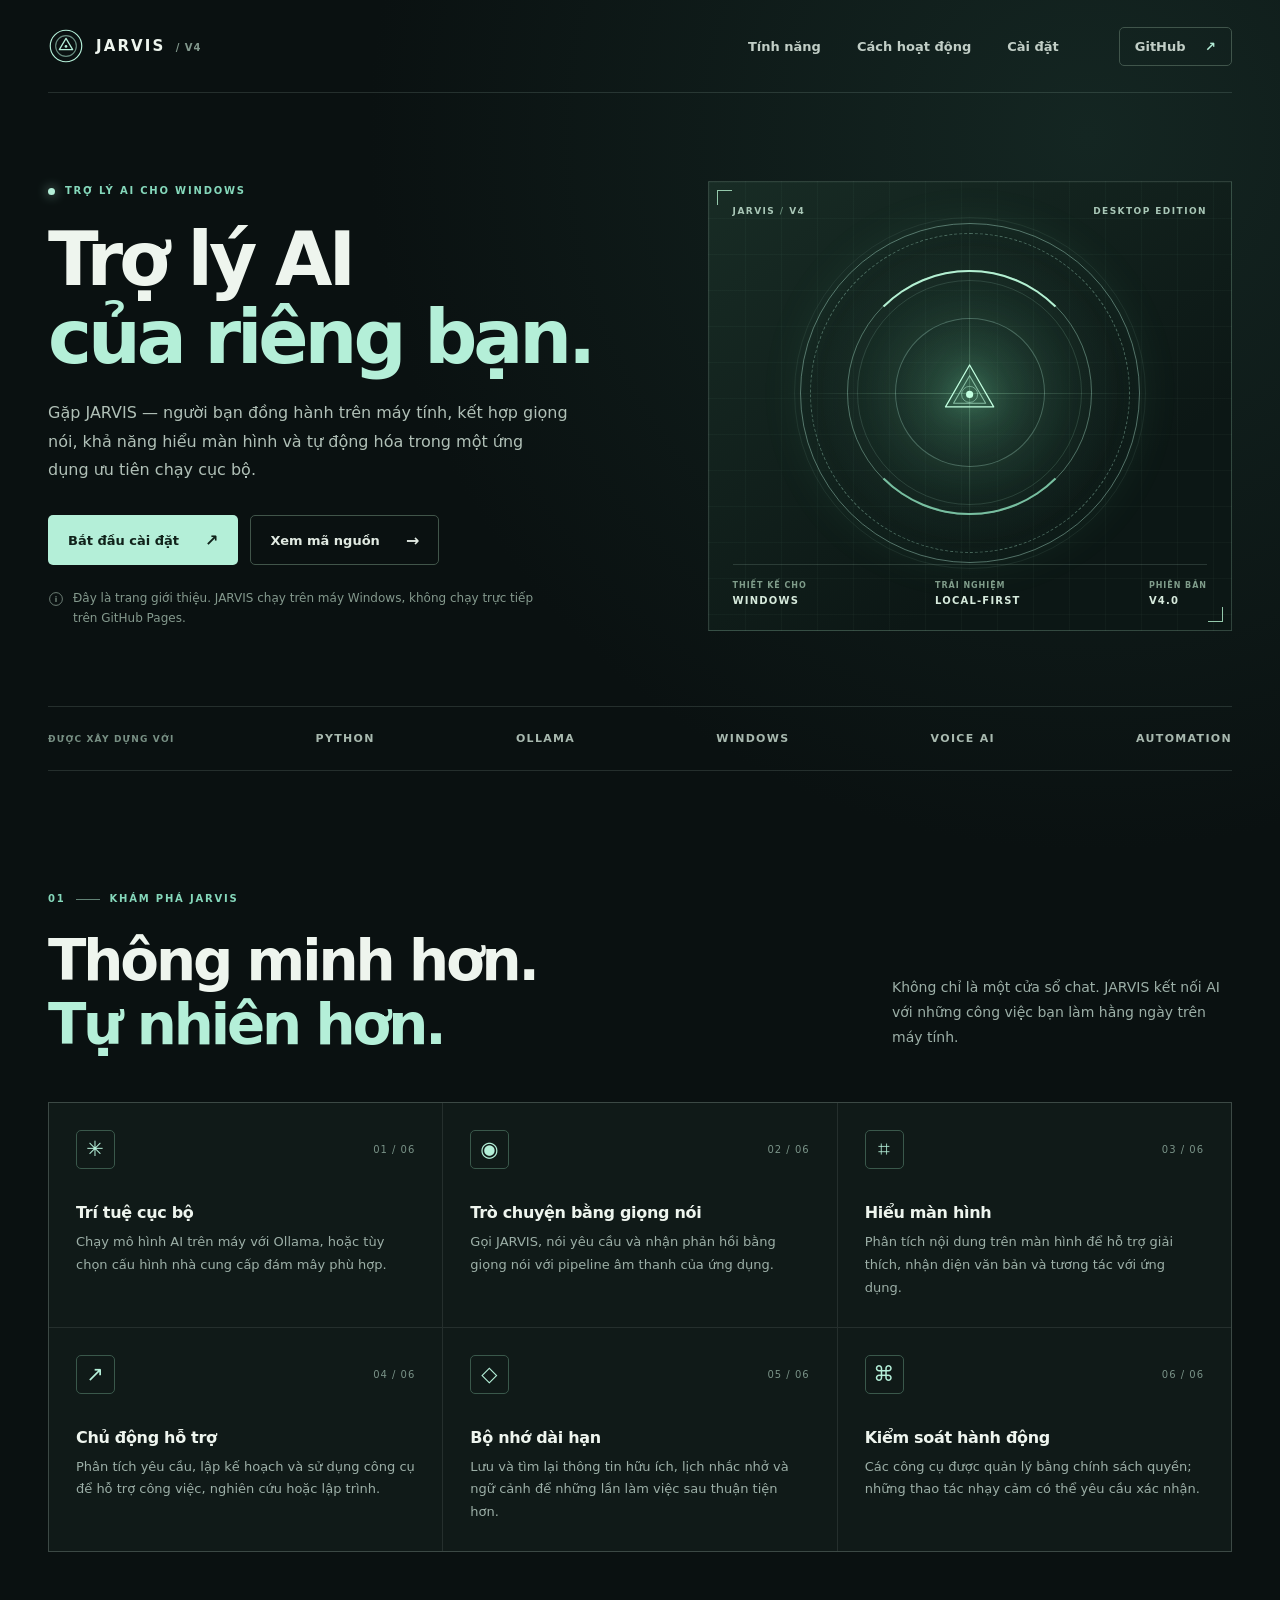
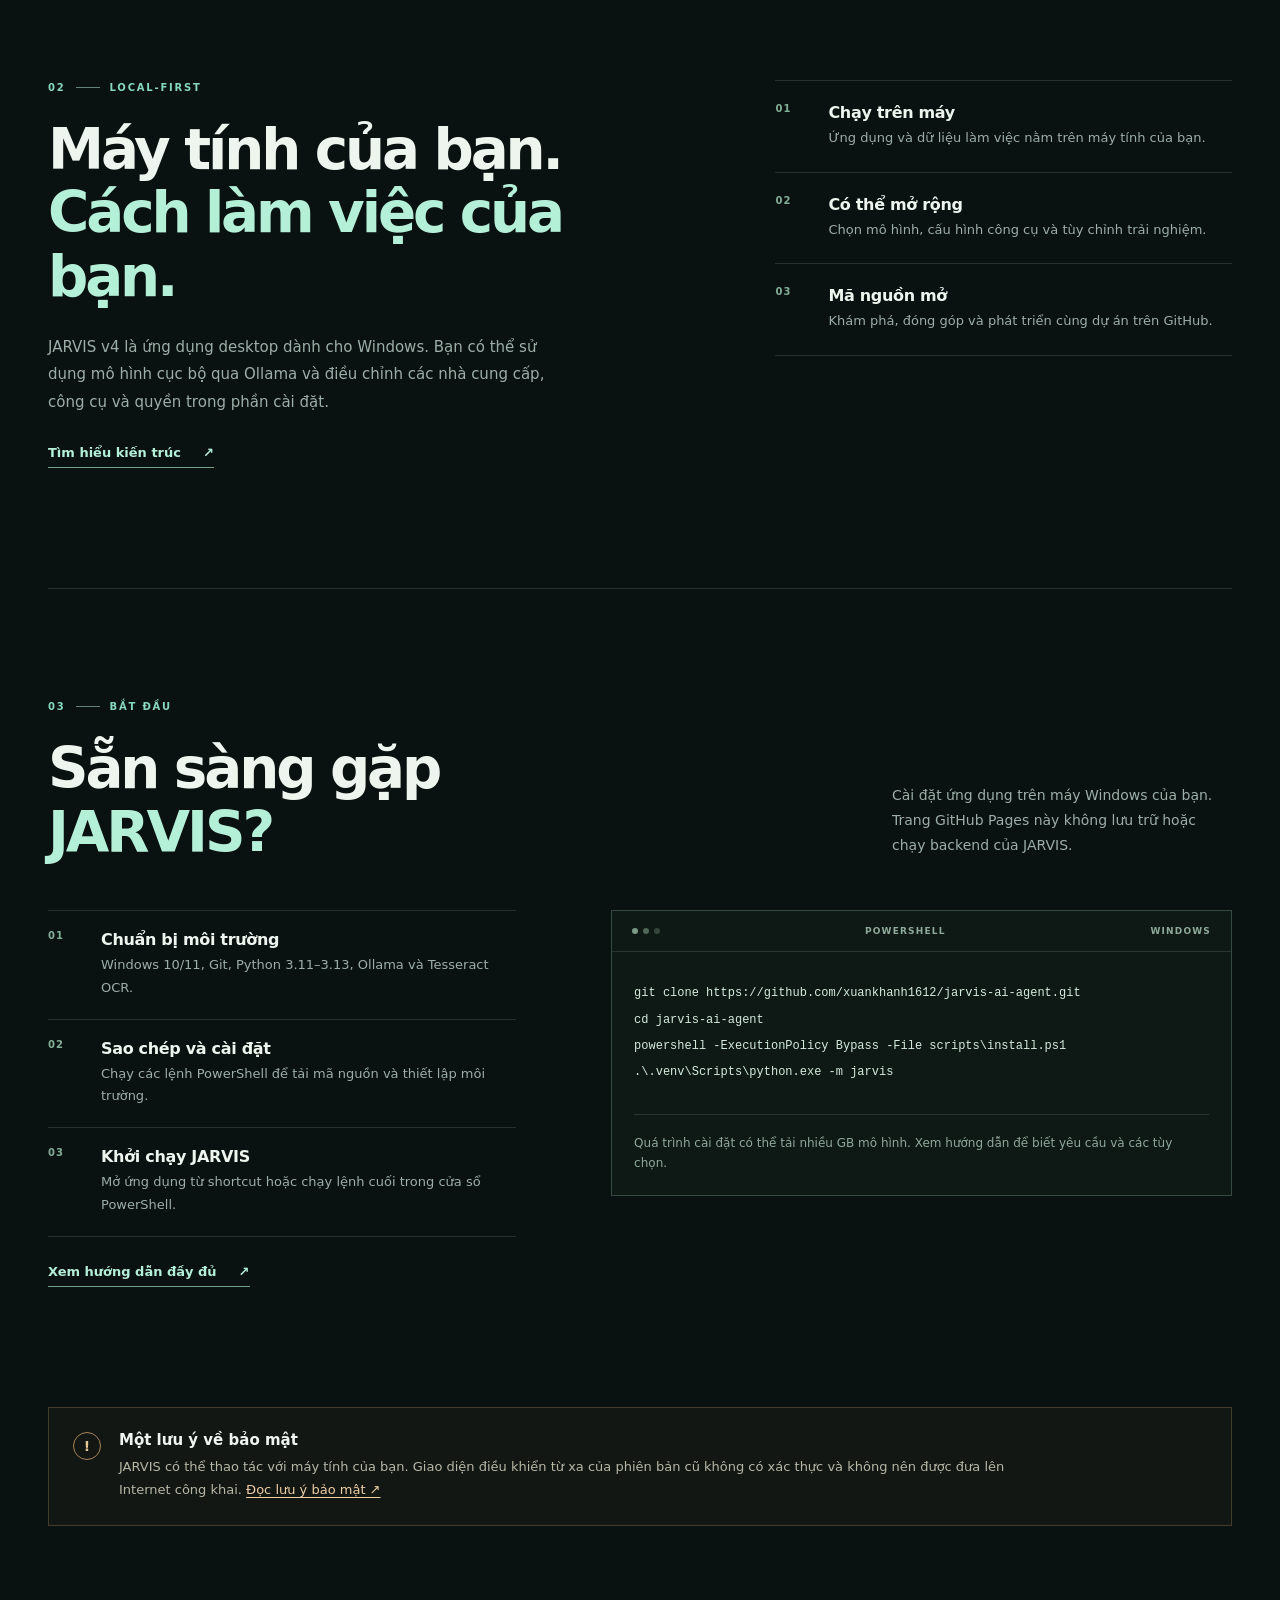
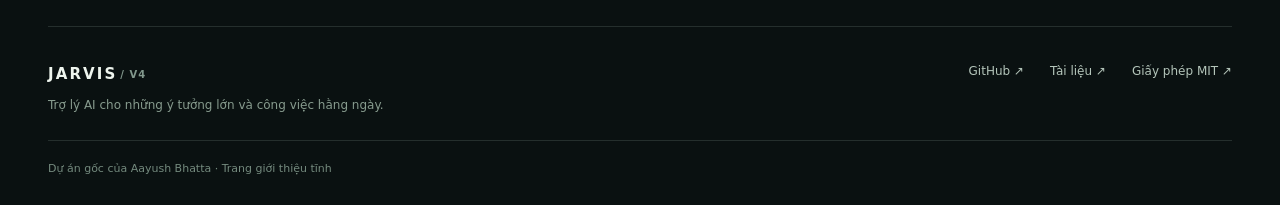
==== pages/index.html @ b4970635 "Add JARVIS GitHub Pages site and deployment Co-authored-by: arena-agent <297053741+arena-agent@users" ====
<!DOCTYPE html>
<html lang="vi">
<head>
  <meta charset="utf-8">
  <meta name="viewport" content="width=device-width, initial-scale=1">
  <meta name="theme-color" content="#0a1111">
  <meta name="description" content="JARVIS là trợ lý AI cho Windows, kết hợp giọng nói, hiểu màn hình và tự động hóa với mô hình AI có thể chạy cục bộ.">
  <meta property="og:type" content="website">
  <meta property="og:title" content="JARVIS — Trợ lý AI của riêng bạn">
  <meta property="og:description" content="Khám phá JARVIS: trợ lý AI ưu tiên chạy cục bộ trên Windows.">
  <title>JARVIS — Trợ lý AI của riêng bạn</title>
  <link rel="icon" type="image/svg+xml" href="./favicon.svg">
  <link rel="stylesheet" href="./styles.css">
</head>
<body>
  <a class="skip-link" href="#noi-dung">Chuyển đến nội dung</a>

  <div class="site-shell">
    <header class="site-header">
      <a class="brand" href="#dau-trang" aria-label="JARVIS / V4 — về đầu trang">
        <svg class="brand-mark" viewBox="0 0 40 40" fill="none" aria-hidden="true">
          <circle cx="20" cy="20" r="17.5" stroke="currentColor" stroke-width="1.3"/>
          <circle cx="20" cy="20" r="11.5" stroke="currentColor" stroke-width="1.3" opacity=".55"/>
          <path d="M20 11.5 27.4 24h-14.8L20 11.5Z" stroke="currentColor" stroke-width="1.4" stroke-linejoin="round"/>
          <circle cx="20" cy="20.5" r="1.5" fill="currentColor"/>
        </svg>
        <span class="brand-name">JARVIS <span class="brand-version">/ V4</span></span>
      </a>

      <nav class="header-nav" aria-label="Điều hướng chính">
        <a href="#tinh-nang">Tính năng</a>
        <a href="#cach-hoat-dong">Cách hoạt động</a>
        <a href="#cai-dat">Cài đặt</a>
      </nav>

      <a class="header-link" href="https://github.com/xuankhanh1612/jarvis-ai-agent">
        GitHub <span aria-hidden="true">↗</span>
      </a>
    </header>

    <main id="noi-dung">
      <section class="hero" id="dau-trang" aria-labelledby="hero-title">
        <div class="hero-copy">
          <p class="eyebrow"><span class="status-dot" aria-hidden="true"></span> TRỢ LÝ AI CHO WINDOWS</p>
          <h1 id="hero-title">Trợ lý AI<br><span>của riêng bạn.</span></h1>
          <p class="hero-description">Gặp JARVIS — người bạn đồng hành trên máy tính, kết hợp giọng nói, khả năng hiểu màn hình và tự động hóa trong một ứng dụng ưu tiên chạy cục bộ.</p>
          <div class="hero-actions">
            <a class="button button-primary" href="#cai-dat">Bắt đầu cài đặt <span aria-hidden="true">↗</span></a>
            <a class="button button-secondary" href="https://github.com/xuankhanh1612/jarvis-ai-agent">Xem mã nguồn <span aria-hidden="true">→</span></a>
          </div>
          <p class="hero-note">
            <svg viewBox="0 0 20 20" fill="none" aria-hidden="true"><circle cx="10" cy="10" r="8" stroke="currentColor"/><path d="M10 9v4m0-6h.01" stroke="currentColor" stroke-width="1.5" stroke-linecap="round"/></svg>
            Đây là trang giới thiệu. JARVIS chạy trên máy Windows, không chạy trực tiếp trên GitHub Pages.
          </p>
        </div>

        <div class="reactor-panel" role="img" aria-label="Hình minh họa trừu tượng cho JARVIS">
          <div class="panel-topline"><span>JARVIS <span class="panel-slash">/</span> V4</span><span>DESKTOP EDITION</span></div>
          <div class="reactor" aria-hidden="true">
            <div class="reactor-ring ring-outer"></div>
            <div class="reactor-ring ring-middle"></div>
            <div class="reactor-ring ring-inner"></div>
            <div class="reactor-cross cross-one"></div>
            <div class="reactor-cross cross-two"></div>
            <div class="reactor-core">
              <svg viewBox="0 0 100 100" fill="none">
                <path d="M50 19 77 66H23L50 19Z" stroke="currentColor" stroke-width="1.4" stroke-linejoin="round"/>
                <path d="M50 31 68 62H32L50 31Z" stroke="currentColor" stroke-width="1.2" opacity=".6" stroke-linejoin="round"/>
                <circle cx="50" cy="52" r="4" fill="currentColor"/>
                <circle cx="50" cy="52" r="9" stroke="currentColor" opacity=".5"/>
              </svg>
            </div>
          </div>
          <div class="panel-bottomline">
            <div><span>THIẾT KẾ CHO</span><strong>WINDOWS</strong></div>
            <div><span>TRẢI NGHIỆM</span><strong>LOCAL-FIRST</strong></div>
            <div><span>PHIÊN BẢN</span><strong>V4.0</strong></div>
          </div>
        </div>
      </section>

      <div class="tech-strip" role="group" aria-label="Công nghệ và khả năng">
        <span>ĐƯỢC XÂY DỰNG VỚI</span>
        <strong>PYTHON</strong><strong>OLLAMA</strong><strong>WINDOWS</strong><strong>VOICE AI</strong><strong>AUTOMATION</strong>
      </div>

      <section class="section features-section" id="tinh-nang" aria-labelledby="features-title">
        <div class="section-heading">
          <div>
            <p class="eyebrow">01 <span class="eyebrow-line" aria-hidden="true"></span> KHÁM PHÁ JARVIS</p>
            <h2 id="features-title">Thông minh hơn.<br><span>Tự nhiên hơn.</span></h2>
          </div>
          <p>Không chỉ là một cửa sổ chat. JARVIS kết nối AI với những công việc bạn làm hằng ngày trên máy tính.</p>
        </div>

        <div class="feature-grid">
          <article class="feature-card">
            <div class="feature-top"><span class="feature-icon" aria-hidden="true">✳</span><span>01 / 06</span></div>
            <h3>Trí tuệ cục bộ</h3>
            <p>Chạy mô hình AI trên máy với Ollama, hoặc tùy chọn cấu hình nhà cung cấp đám mây phù hợp.</p>
          </article>
          <article class="feature-card">
            <div class="feature-top"><span class="feature-icon" aria-hidden="true">◉</span><span>02 / 06</span></div>
            <h3>Trò chuyện bằng giọng nói</h3>
            <p>Gọi JARVIS, nói yêu cầu và nhận phản hồi bằng giọng nói với pipeline âm thanh của ứng dụng.</p>
          </article>
          <article class="feature-card">
            <div class="feature-top"><span class="feature-icon" aria-hidden="true">⌗</span><span>03 / 06</span></div>
            <h3>Hiểu màn hình</h3>
            <p>Phân tích nội dung trên màn hình để hỗ trợ giải thích, nhận diện văn bản và tương tác với ứng dụng.</p>
          </article>
          <article class="feature-card">
            <div class="feature-top"><span class="feature-icon" aria-hidden="true">↗</span><span>04 / 06</span></div>
            <h3>Chủ động hỗ trợ</h3>
            <p>Phân tích yêu cầu, lập kế hoạch và sử dụng công cụ để hỗ trợ công việc, nghiên cứu hoặc lập trình.</p>
          </article>
          <article class="feature-card">
            <div class="feature-top"><span class="feature-icon" aria-hidden="true">◇</span><span>05 / 06</span></div>
            <h3>Bộ nhớ dài hạn</h3>
            <p>Lưu và tìm lại thông tin hữu ích, lịch nhắc nhở và ngữ cảnh để những lần làm việc sau thuận tiện hơn.</p>
          </article>
          <article class="feature-card">
            <div class="feature-top"><span class="feature-icon" aria-hidden="true">⌘</span><span>06 / 06</span></div>
            <h3>Kiểm soát hành động</h3>
            <p>Các công cụ được quản lý bằng chính sách quyền; những thao tác nhạy cảm có thể yêu cầu xác nhận.</p>
          </article>
        </div>
      </section>

      <section class="section approach-section" id="cach-hoat-dong" aria-labelledby="approach-title">
        <div class="approach-copy">
          <p class="eyebrow">02 <span class="eyebrow-line" aria-hidden="true"></span> LOCAL-FIRST</p>
          <h2 id="approach-title">Máy tính của bạn.<br><span>Cách làm việc của bạn.</span></h2>
          <p>JARVIS v4 là ứng dụng desktop dành cho Windows. Bạn có thể sử dụng mô hình cục bộ qua Ollama và điều chỉnh các nhà cung cấp, công cụ và quyền trong phần cài đặt.</p>
          <a class="text-link" href="https://github.com/xuankhanh1612/jarvis-ai-agent/blob/main/docs/JARVIS_V4.md">Tìm hiểu kiến trúc <span aria-hidden="true">↗</span></a>
        </div>
        <div class="principles" role="group" aria-label="Điểm nổi bật">
          <div class="principle"><span>01</span><div><h3>Chạy trên máy</h3><p>Ứng dụng và dữ liệu làm việc nằm trên máy tính của bạn.</p></div></div>
          <div class="principle"><span>02</span><div><h3>Có thể mở rộng</h3><p>Chọn mô hình, cấu hình công cụ và tùy chỉnh trải nghiệm.</p></div></div>
          <div class="principle"><span>03</span><div><h3>Mã nguồn mở</h3><p>Khám phá, đóng góp và phát triển cùng dự án trên GitHub.</p></div></div>
        </div>
      </section>

      <section class="section install-section" id="cai-dat" aria-labelledby="install-title">
        <div class="section-heading install-heading">
          <div>
            <p class="eyebrow">03 <span class="eyebrow-line" aria-hidden="true"></span> BẮT ĐẦU</p>
            <h2 id="install-title">Sẵn sàng gặp<br><span>JARVIS?</span></h2>
          </div>
          <p>Cài đặt ứng dụng trên máy Windows của bạn. Trang GitHub Pages này không lưu trữ hoặc chạy backend của JARVIS.</p>
        </div>
        <div class="install-grid">
          <div class="install-steps">
            <div class="install-step"><span>01</span><div><h3>Chuẩn bị môi trường</h3><p>Windows 10/11, Git, Python 3.11–3.13, Ollama và Tesseract OCR.</p></div></div>
            <div class="install-step"><span>02</span><div><h3>Sao chép và cài đặt</h3><p>Chạy các lệnh PowerShell để tải mã nguồn và thiết lập môi trường.</p></div></div>
            <div class="install-step"><span>03</span><div><h3>Khởi chạy JARVIS</h3><p>Mở ứng dụng từ shortcut hoặc chạy lệnh cuối trong cửa sổ PowerShell.</p></div></div>
            <a class="text-link" href="https://github.com/xuankhanh1612/jarvis-ai-agent/blob/main/docs/JARVIS_V4.md">Xem hướng dẫn đầy đủ <span aria-hidden="true">↗</span></a>
          </div>
          <div class="terminal" role="group" aria-label="Các lệnh cài đặt JARVIS bằng PowerShell">
            <div class="terminal-bar"><span class="terminal-dots" aria-hidden="true"><i></i><i></i><i></i></span><span>POWERSHELL</span><span>WINDOWS</span></div>
            <pre tabindex="0"><code>git clone https://github.com/xuankhanh1612/jarvis-ai-agent.git
cd jarvis-ai-agent
powershell -ExecutionPolicy Bypass -File scripts\install.ps1
.\.venv\Scripts\python.exe -m jarvis</code></pre>
            <p>Quá trình cài đặt có thể tải nhiều GB mô hình. Xem hướng dẫn để biết yêu cầu và các tùy chọn.</p>
          </div>
        </div>
      </section>

      <aside class="security-note" aria-labelledby="security-title">
        <span class="security-icon" aria-hidden="true">!</span>
        <div><h2 id="security-title">Một lưu ý về bảo mật</h2><p>JARVIS có thể thao tác với máy tính của bạn. Giao diện điều khiển từ xa của phiên bản cũ không có xác thực và không nên được đưa lên Internet công khai. <a href="https://github.com/xuankhanh1612/jarvis-ai-agent/blob/main/docs/JARVIS_V4.md#6-security-model">Đọc lưu ý bảo mật ↗</a></p></div>
      </aside>
    </main>

    <footer class="site-footer">
      <div><a class="footer-brand" href="#dau-trang">JARVIS <span>/ V4</span></a><p>Trợ lý AI cho những ý tưởng lớn và công việc hằng ngày.</p></div>
      <div class="footer-links"><a href="https://github.com/xuankhanh1612/jarvis-ai-agent">GitHub ↗</a><a href="https://github.com/xuankhanh1612/jarvis-ai-agent/blob/main/docs/JARVIS_V4.md">Tài liệu ↗</a><a href="https://github.com/xuankhanh1612/jarvis-ai-agent/blob/main/LICENSE">Giấy phép MIT ↗</a></div>
      <p class="footer-credit">Dự án gốc của Aayush Bhatta · Trang giới thiệu tĩnh</p>
    </footer>
  </div>
</body>
</html>
---- pages/styles.css ----
:root {
  color-scheme: dark;
  --background: #0a1111;
  --surface: #111b1a;
  --surface-raised: #162320;
  --text: #eef5ee;
  --muted: #9cafa7;
  --accent: #b4efd8;
  --accent-strong: #85d8bb;
  --line: rgba(186, 222, 205, 0.15);
}

* { box-sizing: border-box; }
html { scroll-behavior: smooth; }
body {
  margin: 0;
  background: radial-gradient(ellipse 75% 28% at 85% 4%, #142622 0%, transparent 75%), var(--background);
  color: var(--text);
  font-family: Inter, "Segoe UI", system-ui, -apple-system, sans-serif;
  -webkit-font-smoothing: antialiased;
}
a { color: inherit; }
a:focus-visible { outline: 2px solid var(--accent); outline-offset: 5px; }
.skip-link {
  position: fixed;
  z-index: 20;
  top: 12px;
  left: 12px;
  transform: translateY(-160%);
  padding: 10px 14px;
  background: var(--accent);
  color: #0a1612;
  border-radius: 5px;
}
.skip-link:focus { transform: translateY(0); }
.site-shell { width: min(100% - 96px, 1240px); margin: 0 auto; }

.site-header {
  min-height: 93px;
  display: flex;
  align-items: center;
  justify-content: space-between;
  gap: 24px;
  border-bottom: 1px solid var(--line);
}
.brand, .footer-brand { display: inline-flex; align-items: center; text-decoration: none; }
.brand { gap: 12px; flex-shrink: 0; }
.brand-mark { width: 36px; height: 36px; color: var(--accent); }
.brand-name, .footer-brand { font-size: 15px; font-weight: 760; letter-spacing: .14em; }
.brand-version, .footer-brand span { margin-left: 3px; color: #82988d; font-size: 10px; font-weight: 600; letter-spacing: .1em; }
.header-nav { display: flex; align-items: center; gap: 36px; margin-left: auto; margin-right: 36px; }
.header-nav a, .header-link { color: #c1cec6; font-size: 13px; font-weight: 550; text-decoration: none; }
.header-nav a:hover, .footer-links a:hover { color: var(--accent); }
.header-link { padding: 11px 15px; border: 1px solid #40554b; border-radius: 5px; white-space: nowrap; }
.header-link:hover { border-color: var(--accent); color: var(--accent); }
.header-link span { margin-left: 15px; color: var(--accent); }

.hero {
  display: grid;
  grid-template-columns: minmax(0, 1fr) minmax(0, .92fr);
  align-items: center;
  gap: clamp(44px, 7vw, 96px);
  padding: 88px 0 75px;
}
.eyebrow {
  display: flex;
  align-items: center;
  gap: 10px;
  margin: 0 0 22px;
  color: var(--accent-strong);
  font-size: 10px;
  font-weight: 700;
  letter-spacing: .18em;
  line-height: 1.6;
}
.status-dot { width: 7px; height: 7px; border-radius: 50%; background: var(--accent); box-shadow: 0 0 12px rgba(180, 239, 216, .75); }
.eyebrow-line { width: 24px; height: 1px; background: #628376; }
h1, h2, h3, p { margin-top: 0; }
h1, h2 { font-weight: 590; letter-spacing: -.055em; }
h1 { margin-bottom: 23px; font-size: clamp(48px, 5.8vw, 80px); line-height: 1.04; }
h1 span, h2 span { color: var(--accent); }
.hero-description { max-width: 520px; margin-bottom: 30px; color: #b0c0b7; font-size: 16px; line-height: 1.8; }
.hero-actions { display: flex; flex-wrap: wrap; gap: 12px; }
.button { display: inline-flex; align-items: center; justify-content: space-between; gap: 26px; min-height: 50px; padding: 0 19px; border: 1px solid transparent; border-radius: 5px; font-size: 13px; font-weight: 700; text-decoration: none; transition: background .2s, border-color .2s, color .2s; }
.button-primary { background: var(--accent); color: #10221a; }
.button-primary:hover { background: #d2ffec; }
.button-secondary { border-color: #41554a; color: #e1eae2; }
.button-secondary:hover { border-color: var(--accent); color: var(--accent); }
.button span { font-size: 16px; }
.hero-note { display: flex; align-items: flex-start; gap: 9px; max-width: 500px; margin: 24px 0 0; color: #84998d; font-size: 12px; line-height: 1.65; }
.hero-note svg { width: 16px; height: 16px; margin-top: 2px; flex-shrink: 0; }

.reactor-panel {
  position: relative;
  display: flex;
  flex-direction: column;
  justify-content: space-between;
  min-width: 0;
  min-height: 450px;
  overflow: hidden;
  padding: 24px;
  border: 1px solid rgba(181, 224, 200, .2);
  background:
    linear-gradient(rgba(164, 223, 190, .035) 1px, transparent 1px),
    linear-gradient(90deg, rgba(164, 223, 190, .035) 1px, transparent 1px),
    radial-gradient(circle at 50% 48%, rgba(74, 142, 112, .27), transparent 47%),
    linear-gradient(145deg, #182c25, #0c1715 72%);
  background-size: 36px 36px, 36px 36px, auto, auto;
}
.reactor-panel::before, .reactor-panel::after { position: absolute; z-index: 2; width: 14px; height: 14px; content: ""; pointer-events: none; }
.reactor-panel::before { top: 8px; left: 8px; border-top: 1px solid #94c8ab; border-left: 1px solid #94c8ab; }
.reactor-panel::after { right: 8px; bottom: 8px; border-right: 1px solid #94c8ab; border-bottom: 1px solid #94c8ab; }
.panel-topline, .panel-bottomline { position: relative; z-index: 2; display: flex; justify-content: space-between; gap: 12px; }
.panel-topline { color: #a9c7b7; font-size: 9px; font-weight: 700; letter-spacing: .16em; }
.panel-slash { color: #668b78; }
.panel-bottomline { border-top: 1px solid rgba(185, 222, 203, .16); padding-top: 16px; }
.panel-bottomline div { display: flex; flex-direction: column; gap: 5px; }
.panel-bottomline span { color: #7f9c8a; font-size: 8px; font-weight: 650; letter-spacing: .12em; }
.panel-bottomline strong { color: #d6eadc; font-size: 10px; letter-spacing: .12em; }
.reactor { position: absolute; top: 47%; left: 50%; width: min(74%, 340px); aspect-ratio: 1; transform: translate(-50%, -50%); }
.reactor-ring, .reactor-core { position: absolute; inset: 0; border-radius: 50%; }
.ring-outer { border: 1px solid rgba(180, 239, 216, .42); box-shadow: 0 0 45px rgba(119, 226, 169, .08), inset 0 0 30px rgba(119, 226, 169, .05); }
.ring-outer::before, .ring-outer::after { position: absolute; inset: 9px; content: ""; border: 1px dashed rgba(180, 239, 216, .35); border-radius: 50%; }
.ring-outer::before { animation: spin 38s linear infinite; }
.ring-outer::after { inset: -7px; border-style: solid; border-color: rgba(180, 239, 216, .08); }
.ring-middle { inset: 14%; border: 1px solid rgba(180, 239, 216, .38); }
.ring-middle::before { position: absolute; inset: 9px; content: ""; border: 1px solid rgba(180, 239, 216, .15); border-radius: 50%; }
.ring-middle::after { position: absolute; inset: -1px; content: ""; border: 2px solid transparent; border-top-color: #b3f0d2; border-bottom-color: #77bfa0; border-radius: 50%; animation: spin 14s linear infinite; }
.ring-inner { inset: 28%; border: 1px solid rgba(180, 239, 216, .3); background: radial-gradient(circle, rgba(119, 226, 169, .16), transparent 75%); box-shadow: 0 0 50px rgba(119, 226, 169, .09); }
.reactor-cross { position: absolute; top: 50%; left: -4%; width: 108%; height: 1px; background: linear-gradient(90deg, transparent, rgba(169, 236, 194, .28), transparent); }
.cross-two { transform: rotate(90deg); }
.reactor-core { inset: 34%; display: grid; place-items: center; color: #c2ffe0; filter: drop-shadow(0 0 12px rgba(145, 255, 191, .55)); }
.reactor-core svg { width: 82%; }
@keyframes spin { to { transform: rotate(360deg); } }

.tech-strip { display: flex; flex-wrap: wrap; align-items: center; justify-content: space-between; gap: 20px 30px; padding: 25px 0; border-top: 1px solid var(--line); border-bottom: 1px solid var(--line); }
.tech-strip span { color: #789084; font-size: 9px; font-weight: 700; letter-spacing: .13em; }
.tech-strip strong { color: #a8b9af; font-size: 11px; font-weight: 700; letter-spacing: .12em; }
.section { padding: 120px 0; }
.section-heading { display: flex; align-items: end; justify-content: space-between; gap: 40px; margin-bottom: 46px; }
.section-heading > p { max-width: 340px; margin-bottom: 6px; color: var(--muted); font-size: 14px; line-height: 1.8; }
h2 { margin-bottom: 0; font-size: clamp(39px, 4.4vw, 58px); line-height: 1.13; }
.feature-grid { display: grid; grid-template-columns: repeat(3, minmax(0, 1fr)); gap: 1px; background: var(--line); border: 1px solid var(--line); }
.feature-card { min-height: 220px; padding: 27px; background: #101a18; }
.feature-top { display: flex; align-items: center; justify-content: space-between; gap: 10px; margin-bottom: 34px; color: #799287; font-size: 10px; letter-spacing: .1em; }
.feature-icon { display: grid; place-items: center; width: 39px; height: 39px; border: 1px solid #3a584b; border-radius: 5px; color: var(--accent); font-size: 21px; line-height: 1; }
.feature-card h3, .principle h3, .install-step h3 { margin-bottom: 9px; font-size: 16px; font-weight: 650; letter-spacing: -.02em; }
.feature-card p, .principle p, .install-step p { margin-bottom: 0; color: var(--muted); font-size: 13px; line-height: 1.75; }

.approach-section { display: grid; grid-template-columns: 1fr .78fr; gap: 12%; align-items: start; padding-top: 8px; }
.approach-copy > p:not(.eyebrow) { max-width: 500px; margin: 25px 0; color: var(--muted); font-size: 15px; line-height: 1.85; }
.text-link { display: inline-flex; align-items: center; gap: 22px; padding-bottom: 7px; border-bottom: 1px solid #749f88; color: var(--accent); font-size: 13px; font-weight: 650; text-decoration: none; }
.text-link:hover { color: #e1fff0; border-color: #e1fff0; }
.principles { border-top: 1px solid var(--line); }
.principle, .install-step { display: grid; grid-template-columns: 38px 1fr; gap: 15px; padding: 22px 0; border-bottom: 1px solid var(--line); }
.principle > span, .install-step > span { color: #82af98; font-size: 10px; font-weight: 700; letter-spacing: .1em; }
.principle h3 { margin-bottom: 5px; }

.install-section { border-top: 1px solid var(--line); padding-top: 110px; }
.install-grid { display: grid; grid-template-columns: .86fr 1.14fr; gap: 8%; align-items: start; }
.install-steps { border-top: 1px solid var(--line); }
.install-step { padding: 19px 0; }
.install-step h3 { margin-bottom: 5px; }
.install-steps .text-link { margin-top: 27px; }
.terminal { overflow: hidden; border: 1px solid #364b40; background: #0e1915; }
.terminal-bar { display: flex; align-items: center; justify-content: space-between; gap: 12px; padding: 15px 20px; border-bottom: 1px solid var(--line); color: #8eaa9a; font-size: 9px; font-weight: 700; letter-spacing: .13em; }
.terminal-dots { display: flex; gap: 5px; }
.terminal-dots i { width: 6px; height: 6px; border-radius: 50%; background: #7b9986; }
.terminal-dots i:nth-child(2) { opacity: .6; }
.terminal-dots i:nth-child(3) { opacity: .35; }
.terminal pre { overflow-x: auto; margin: 0; padding: 28px 22px; color: #d5ebdd; font: 12px/2.2 ui-monospace, "Cascadia Code", Consolas, monospace; }
.terminal pre:focus-visible { outline: 2px solid var(--accent); outline-offset: -3px; }
.terminal p { margin: 0 22px 22px; padding-top: 18px; border-top: 1px solid var(--line); color: #90a89b; font-size: 12px; line-height: 1.7; }
.security-note { display: flex; gap: 18px; align-items: flex-start; margin-bottom: 100px; padding: 24px; border: 1px solid rgba(214, 181, 128, .25); background: rgba(166, 127, 68, .06); }
.security-icon { display: grid; place-items: center; width: 28px; height: 28px; flex-shrink: 0; border: 1px solid #a88456; border-radius: 50%; color: #e8c796; font-size: 14px; font-weight: 700; }
.security-note h2 { margin: 0 0 6px; font-size: 15px; font-weight: 700; letter-spacing: 0; }
.security-note p { max-width: 940px; margin: 0; color: #b8b7a6; font-size: 13px; line-height: 1.8; }
.security-note a { color: #edcfa6; text-underline-offset: 3px; }

.site-footer { display: grid; grid-template-columns: 1fr auto; gap: 24px 40px; padding: 37px 0 30px; border-top: 1px solid var(--line); }
.site-footer > div:first-child p { margin: 12px 0 0; color: #879b8e; font-size: 12px; line-height: 1.7; }
.footer-links { display: flex; flex-wrap: wrap; align-items: start; gap: 26px; }
.footer-links a { color: #b4c5ba; font-size: 12px; text-decoration: none; }
.footer-credit { grid-column: 1 / -1; margin: 0; padding-top: 21px; border-top: 1px solid var(--line); color: #748a7e; font-size: 11px; }

@media (max-width: 960px) {
  .site-shell { width: min(100% - 64px, 1240px); }
  .header-nav { gap: 22px; margin-right: 10px; }
  .hero { grid-template-columns: 1fr 1fr; gap: 40px; padding-top: 70px; }
  .reactor-panel { min-height: 390px; }
  .feature-grid { grid-template-columns: repeat(2, minmax(0, 1fr)); }
  .approach-section { gap: 8%; }
}
@media (max-width: 680px) {
  .site-shell { width: calc(100% - 40px); }
  .site-header { min-height: 0; flex-wrap: wrap; gap: 16px; padding: 20px 0 17px; }
  .header-nav { order: 3; width: 100%; justify-content: space-between; gap: 12px; margin: 0; }
  .header-nav a { font-size: 12px; }
  .header-link { margin-left: auto; }
  .hero { grid-template-columns: 1fr; gap: 44px; padding: 62px 0 46px; }
  h1 { font-size: clamp(44px, 11.2vw, 68px); }
  .hero-description { font-size: 15px; }
  .reactor-panel { min-height: 370px; }
  .tech-strip { justify-content: flex-start; gap: 16px 25px; }
  .tech-strip span { width: 100%; }
  .section { padding: 80px 0; }
  .section-heading { display: block; margin-bottom: 32px; }
  .section-heading > p { max-width: 100%; margin: 20px 0 0; }
  .feature-grid { grid-template-columns: 1fr; }
  .feature-card { min-height: 0; padding: 24px; }
  .feature-top { margin-bottom: 24px; }
  .approach-section { grid-template-columns: 1fr; gap: 40px; padding-top: 0; }
  .install-grid { grid-template-columns: 1fr; gap: 35px; }
  .security-note { margin-bottom: 70px; padding: 20px; }
  .site-footer { grid-template-columns: 1fr; }
  .footer-credit { grid-column: auto; }
}
@media (max-width: 360px) {
  .site-shell { width: calc(100% - 28px); }
  .header-nav { gap: 8px; }
  .header-nav a { font-size: 11px; }
  .reactor-panel { min-height: 320px; padding: 19px; }
  .panel-bottomline strong { font-size: 9px; }
}
@media (prefers-reduced-motion: reduce) {
  html { scroll-behavior: auto; }
  *, *::before, *::after { animation-duration: .01ms !important; animation-iteration-count: 1 !important; transition-duration: .01ms !important; }
}
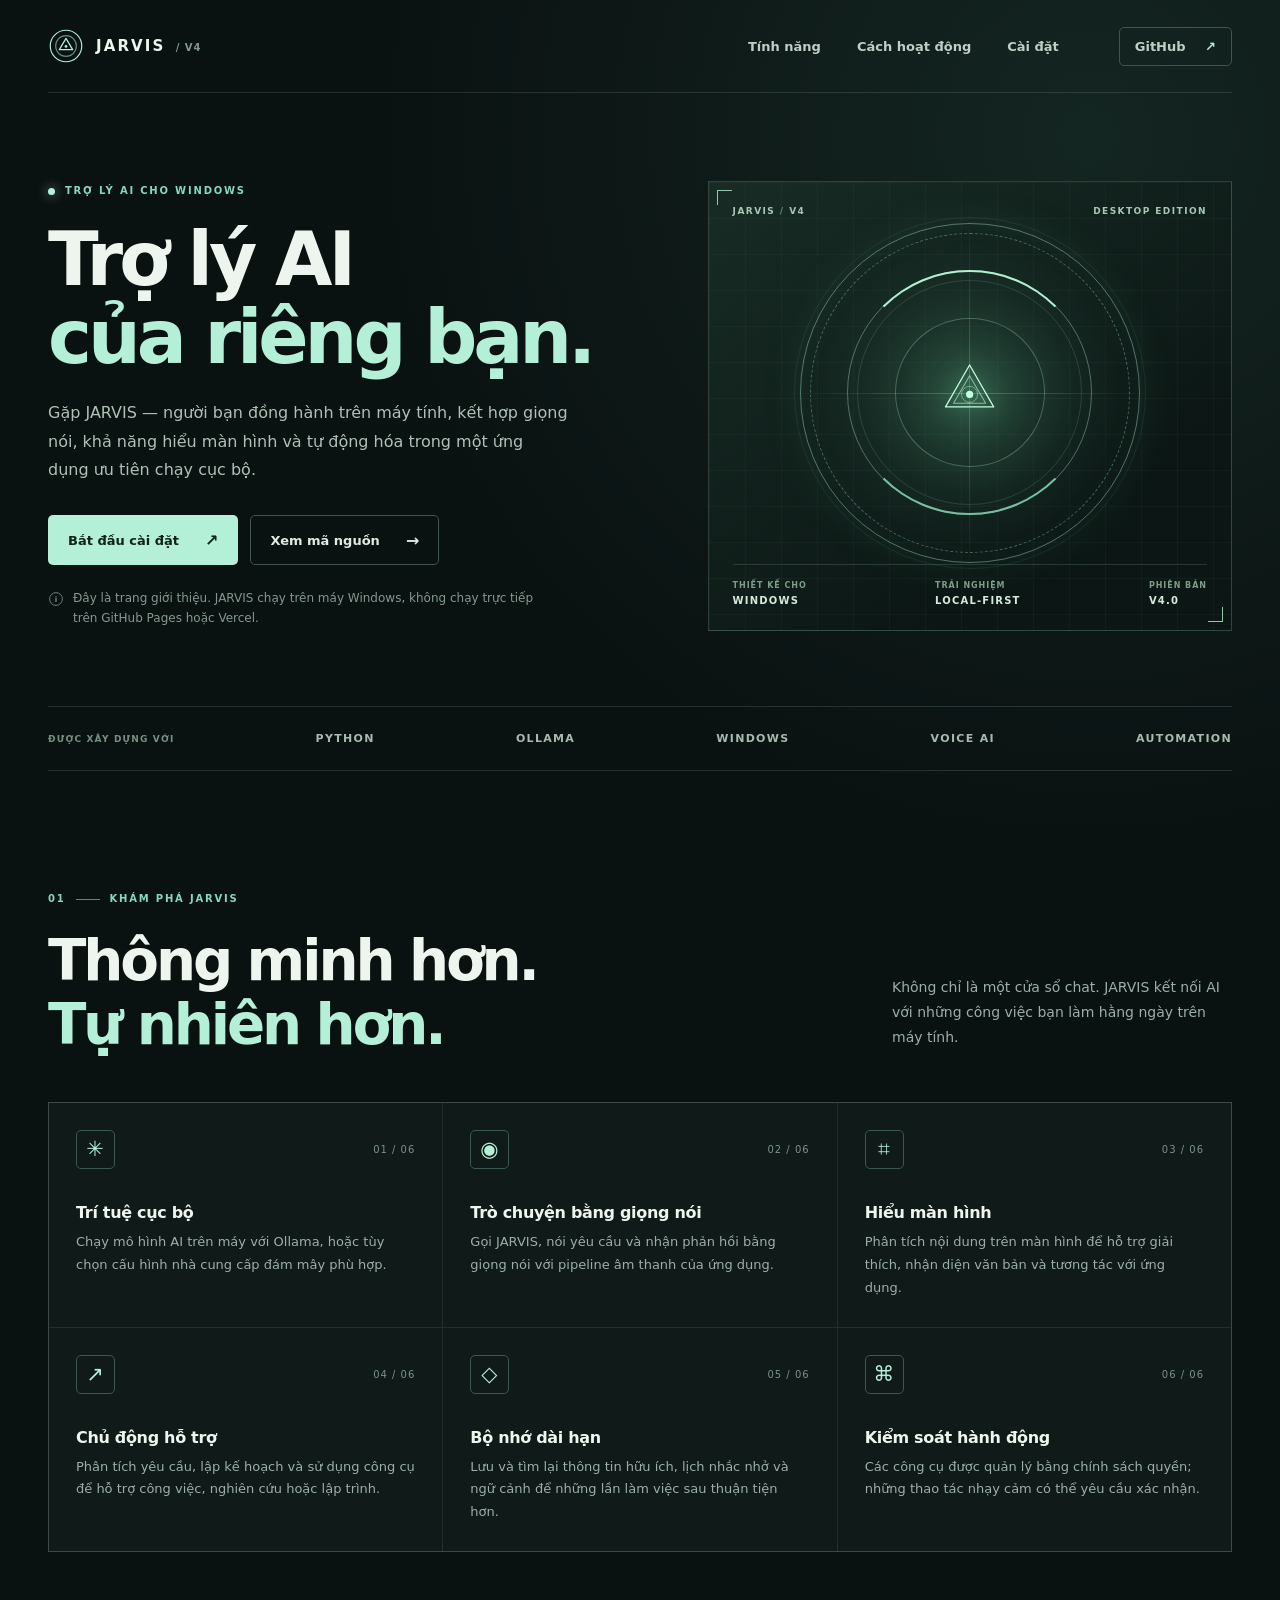
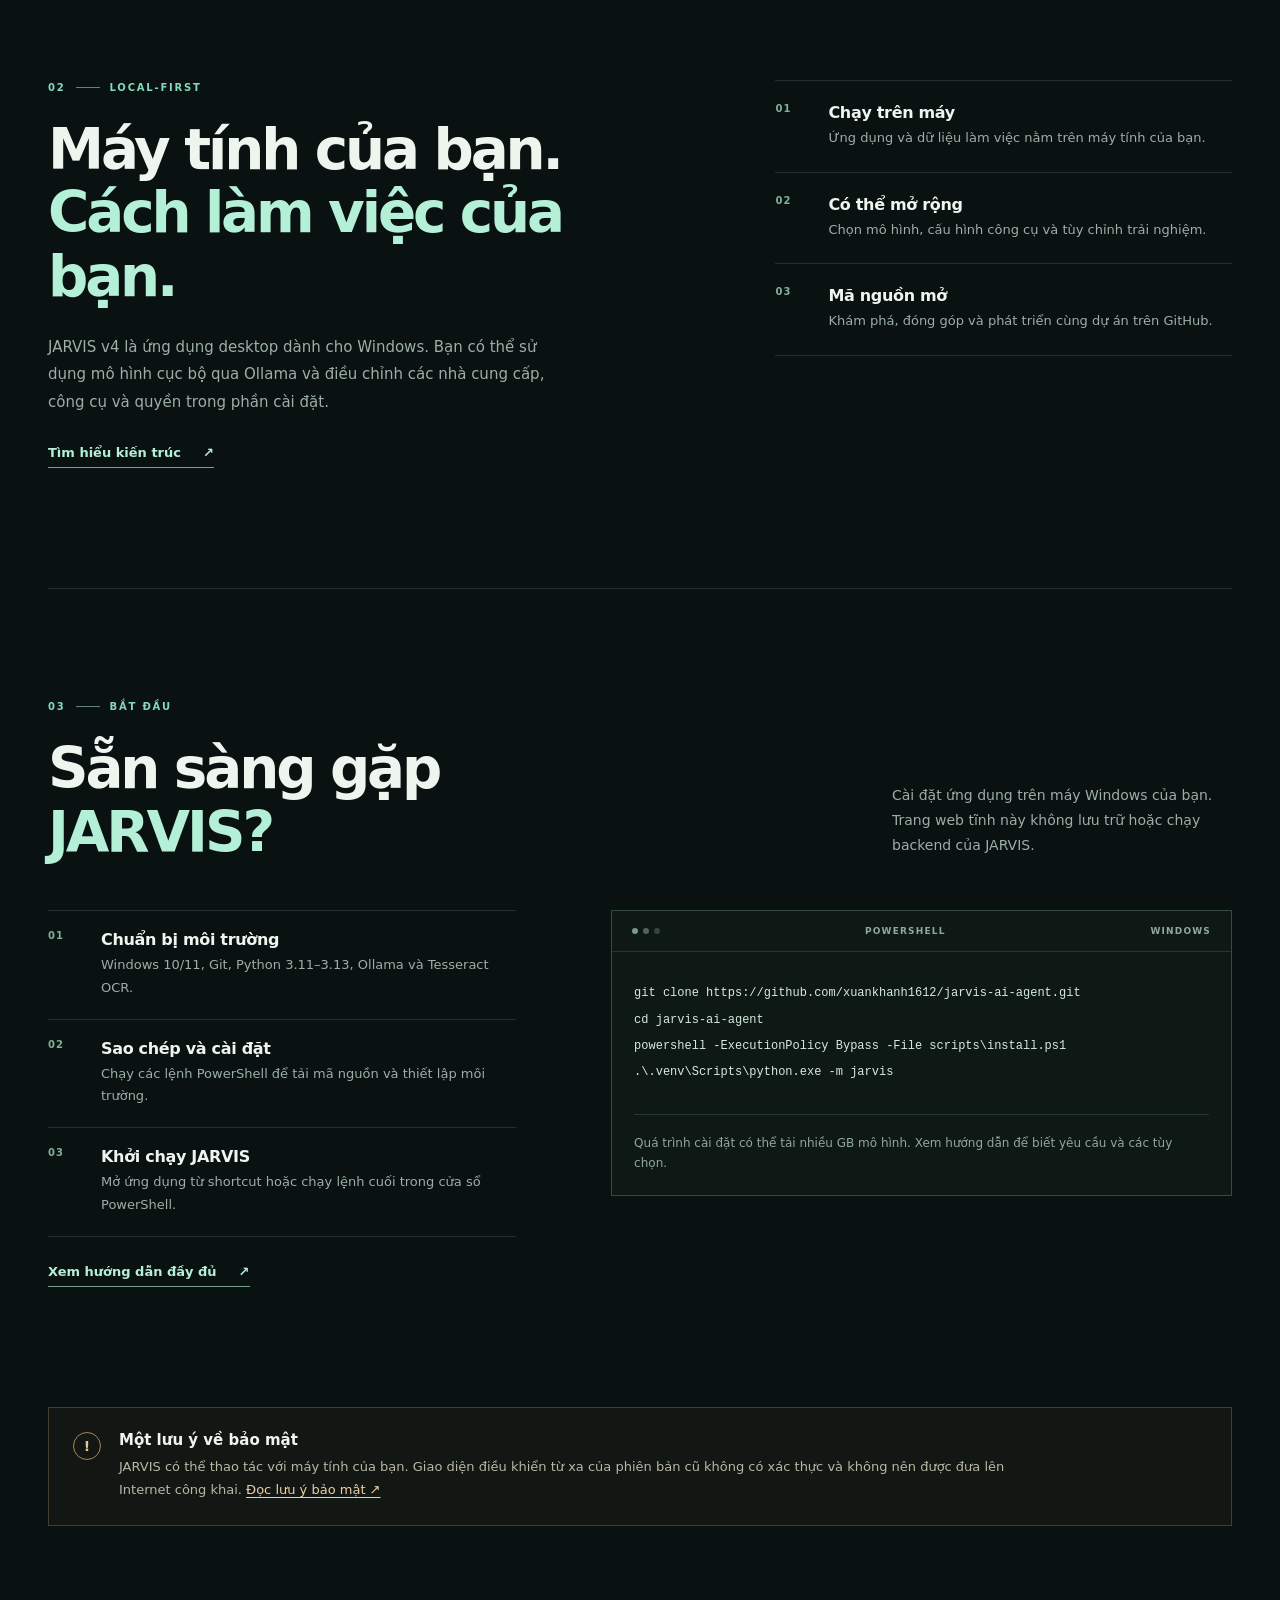
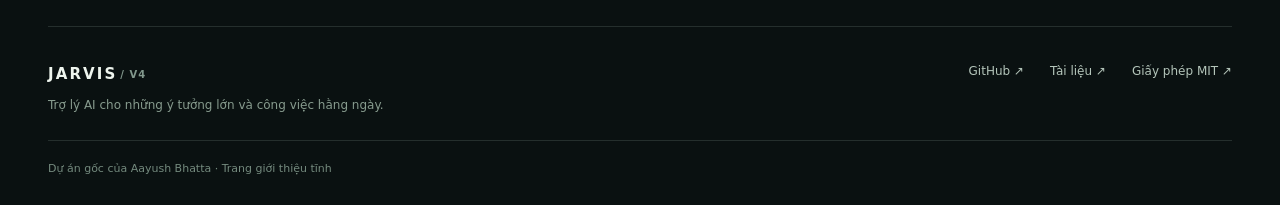
==== commit 12afd466: "Configure static Vercel deployment Co-authored-by: arena-agent <297053741+arena-agent@users.noreply." ====
--- a/pages/index.html
+++ b/pages/index.html
@@ -50,7 +50,7 @@
           </div>
           <p class="hero-note">
             <svg viewBox="0 0 20 20" fill="none" aria-hidden="true"><circle cx="10" cy="10" r="8" stroke="currentColor"/><path d="M10 9v4m0-6h.01" stroke="currentColor" stroke-width="1.5" stroke-linecap="round"/></svg>
-            Đây là trang giới thiệu. JARVIS chạy trên máy Windows, không chạy trực tiếp trên GitHub Pages.
+            Đây là trang giới thiệu. JARVIS chạy trên máy Windows, không chạy trực tiếp trên GitHub Pages hoặc Vercel.
           </p>
         </div>
 
@@ -147,7 +147,7 @@
             <p class="eyebrow">03 <span class="eyebrow-line" aria-hidden="true"></span> BẮT ĐẦU</p>
             <h2 id="install-title">Sẵn sàng gặp<br><span>JARVIS?</span></h2>
           </div>
-          <p>Cài đặt ứng dụng trên máy Windows của bạn. Trang GitHub Pages này không lưu trữ hoặc chạy backend của JARVIS.</p>
+          <p>Cài đặt ứng dụng trên máy Windows của bạn. Trang web tĩnh này không lưu trữ hoặc chạy backend của JARVIS.</p>
         </div>
         <div class="install-grid">
           <div class="install-steps">
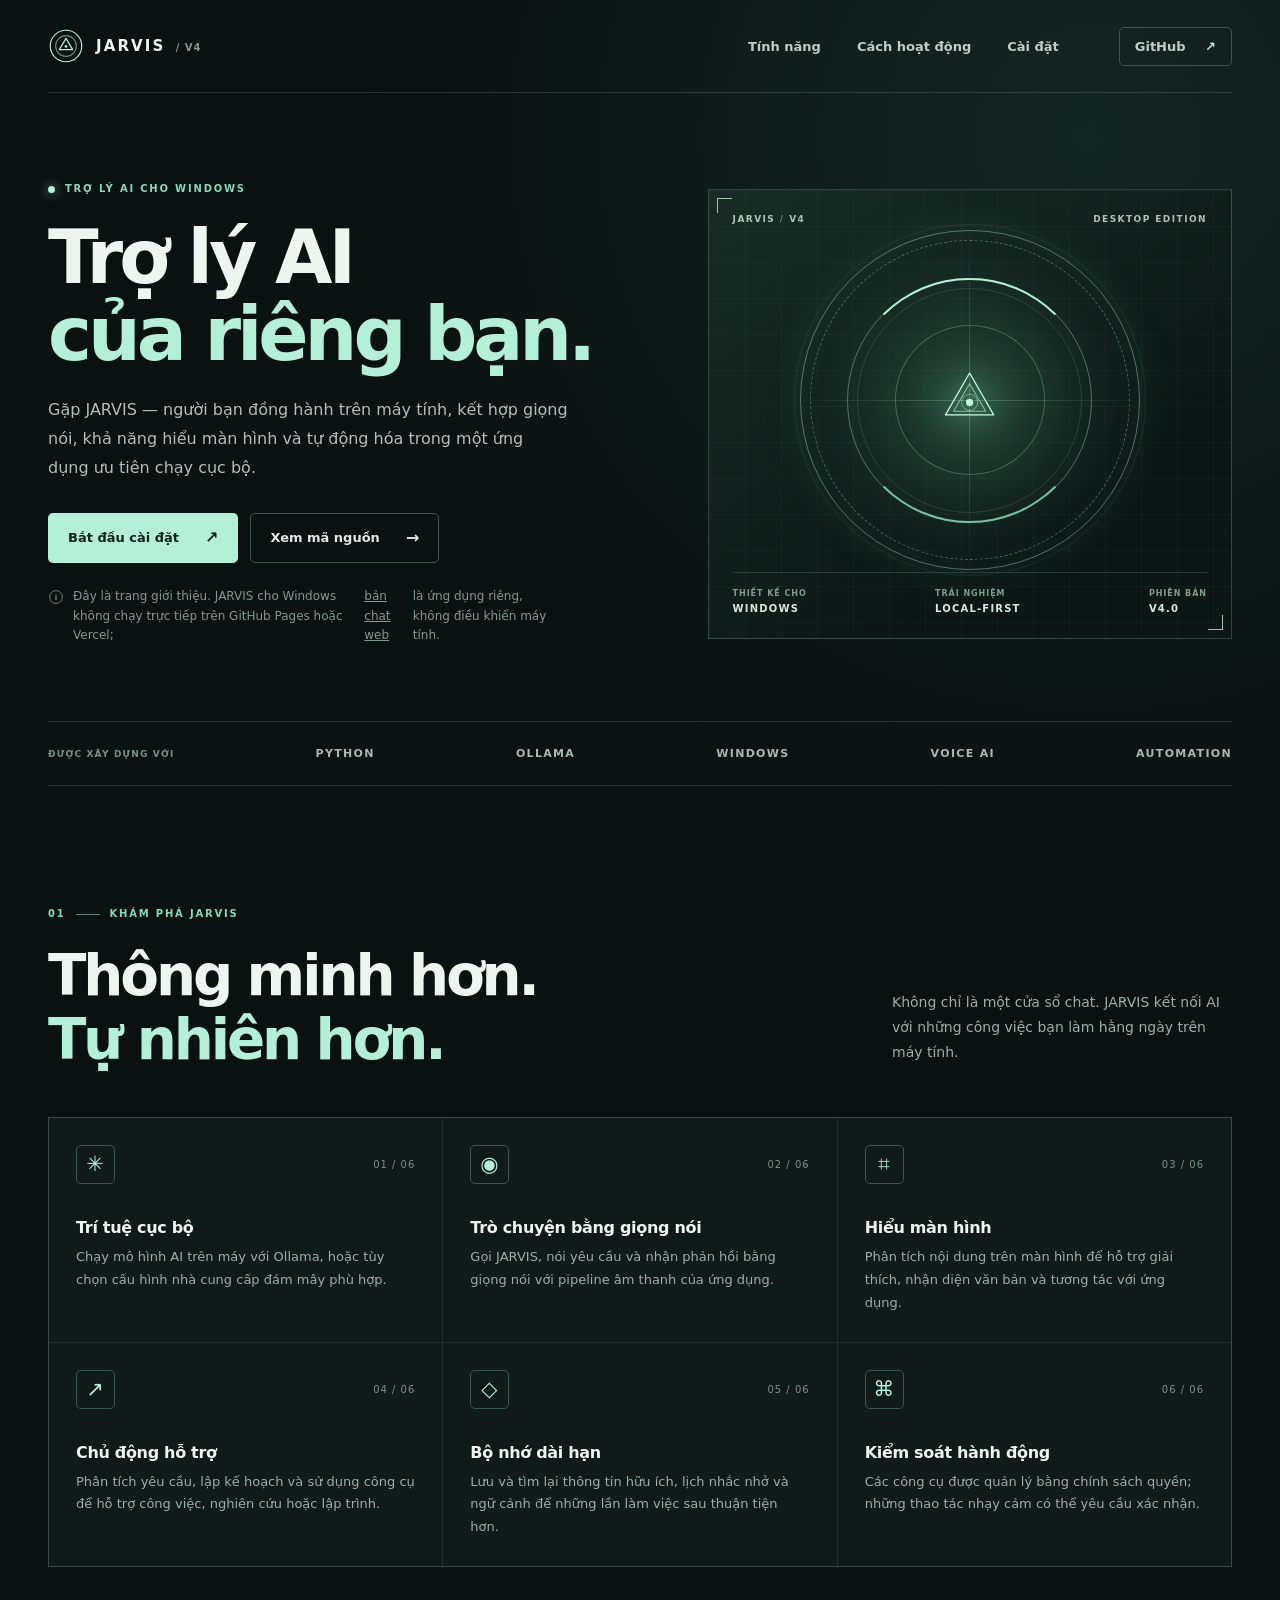
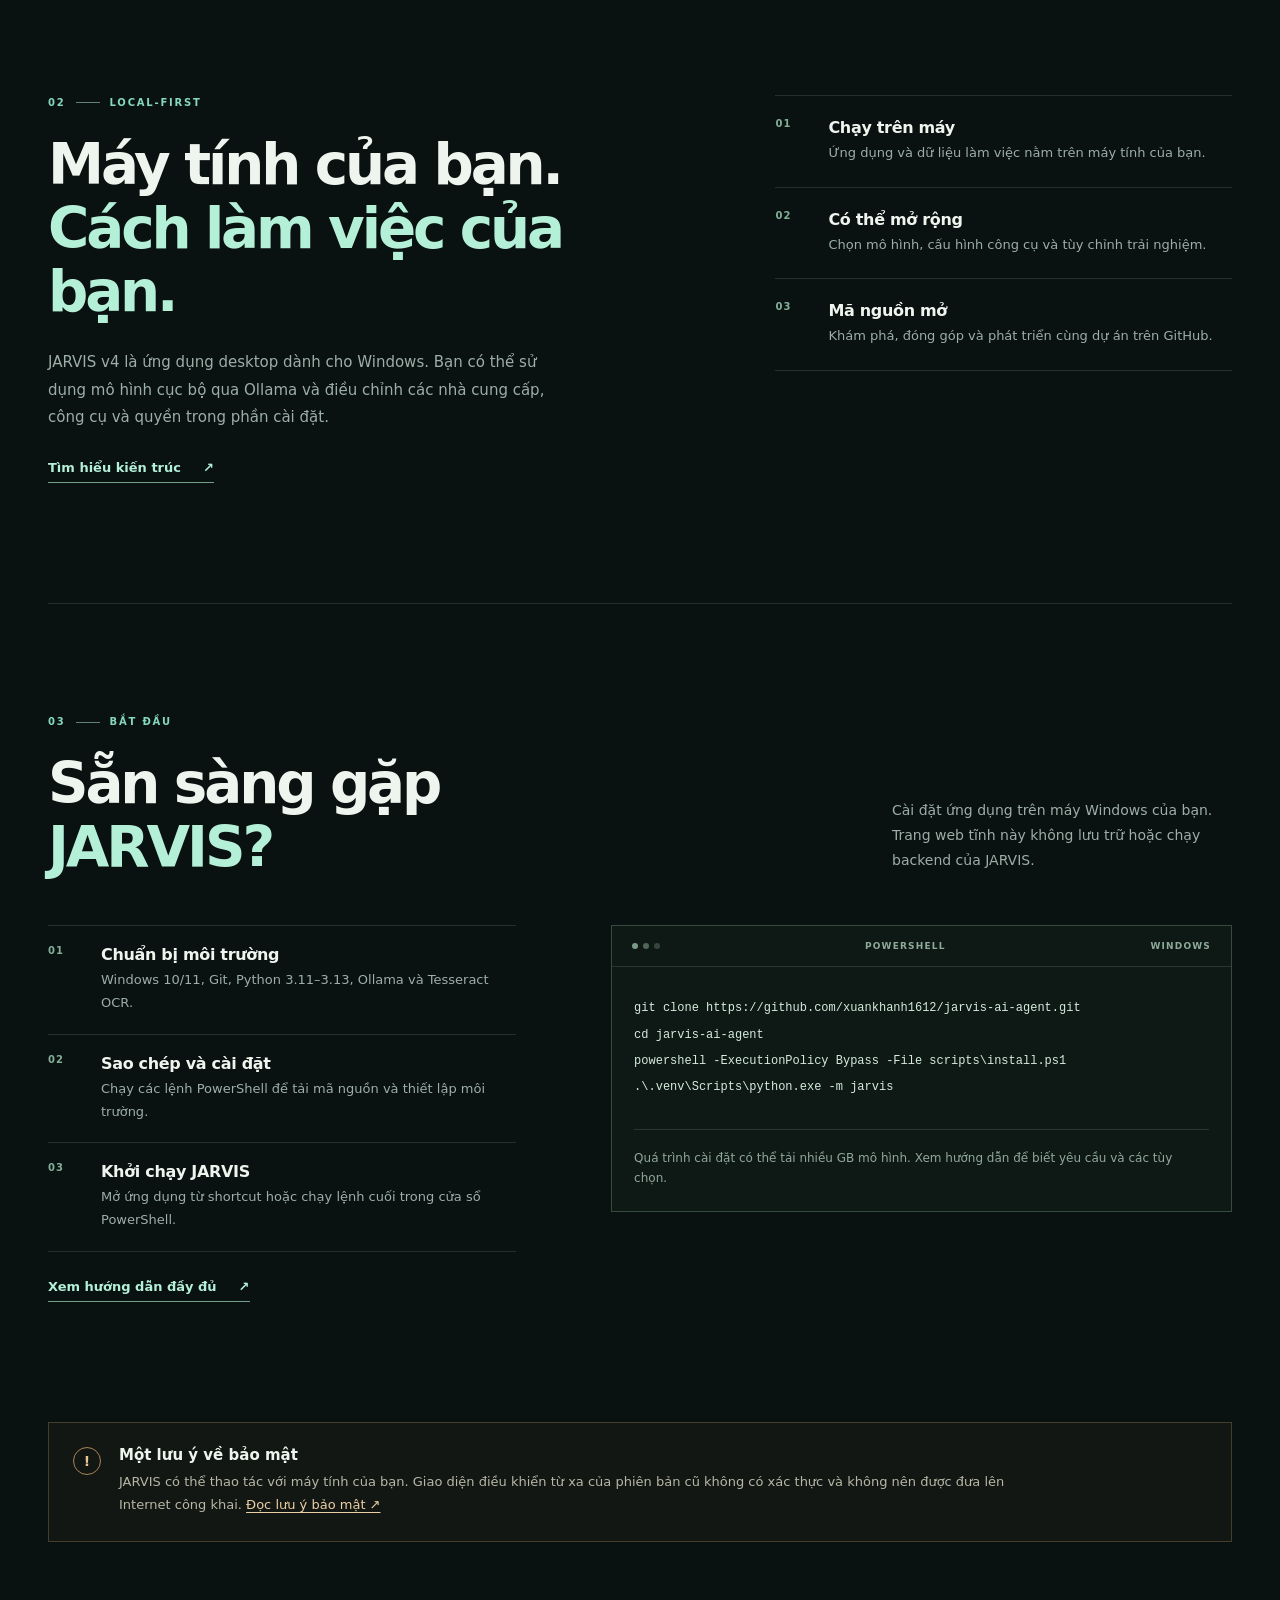
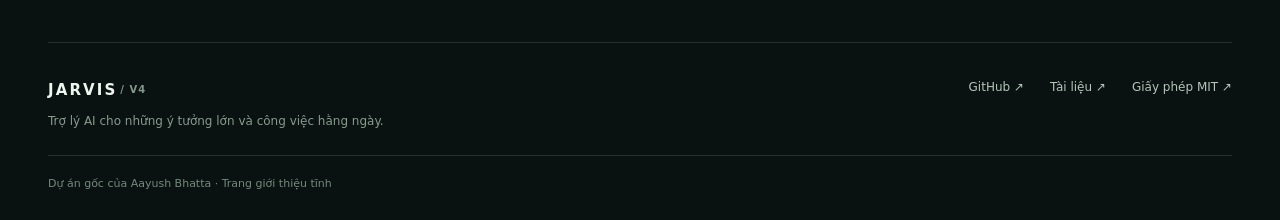
==== commit 0feecea3: "Connect cloud chat to Google Gemini Co-authored-by: arena-agent <297053741+arena-agent@users.noreply" ====
--- a/pages/index.html
+++ b/pages/index.html
@@ -50,7 +50,7 @@
           </div>
           <p class="hero-note">
             <svg viewBox="0 0 20 20" fill="none" aria-hidden="true"><circle cx="10" cy="10" r="8" stroke="currentColor"/><path d="M10 9v4m0-6h.01" stroke="currentColor" stroke-width="1.5" stroke-linecap="round"/></svg>
-            Đây là trang giới thiệu. JARVIS chạy trên máy Windows, không chạy trực tiếp trên GitHub Pages hoặc Vercel.
+            Đây là trang giới thiệu. JARVIS cho Windows không chạy trực tiếp trên GitHub Pages hoặc Vercel; <a href="https://jarvis-ai-agent-nine.vercel.app/">bản chat web</a> là ứng dụng riêng, không điều khiển máy tính.
           </p>
         </div>
 
